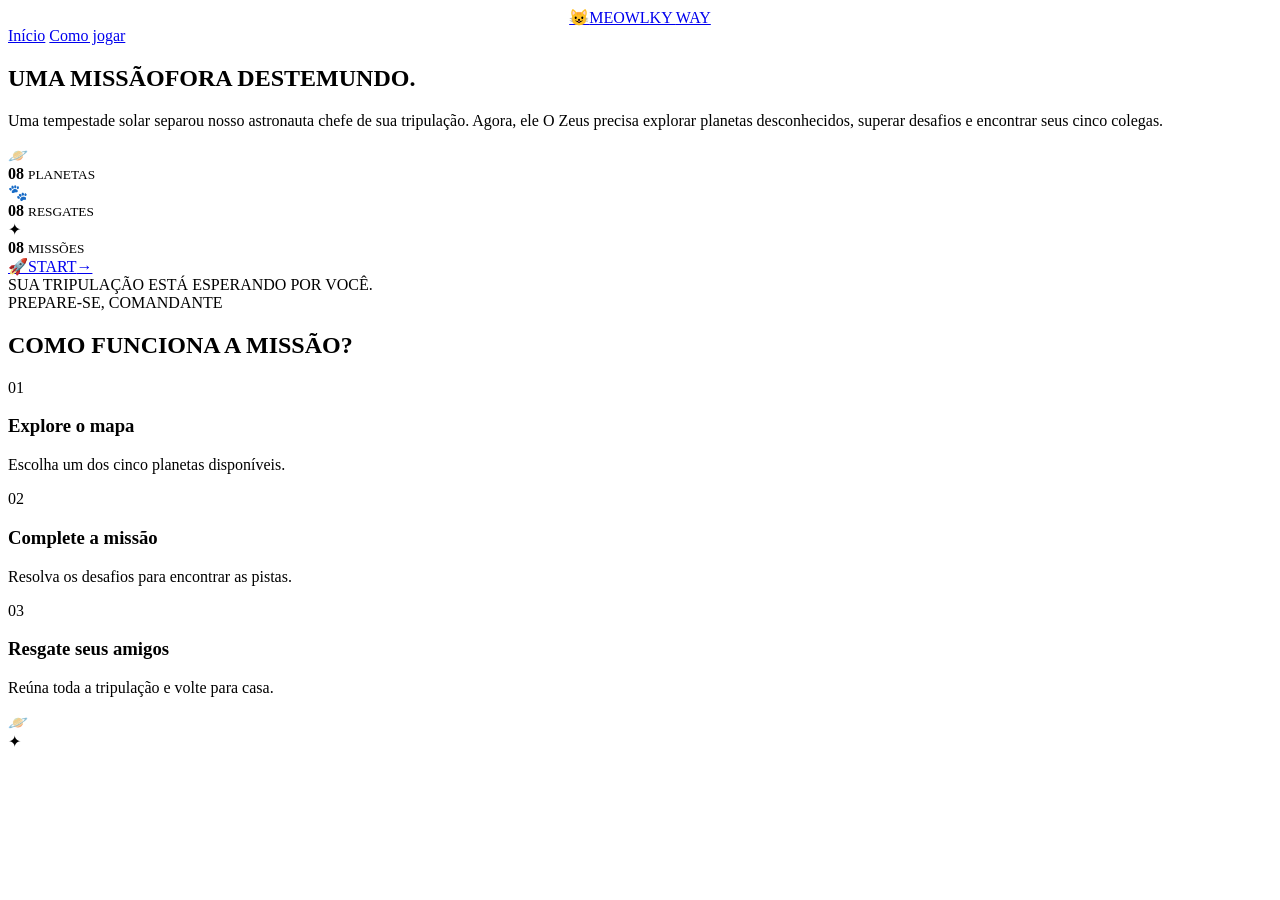
==== index.html @ 20ea3744 "Add files via upload" ====
<!DOCTYPE html>
<html lang="pt-BR">
<head>
    <meta charset="UTF-8">
    <meta name="viewport" content="width=device-width, initial-scale=1.0">
    <title>MEOWLKY WAY - Aventura Espacial Felina</title>
    <link rel="stylesheet" href="css/index.css">
    <link href="https://fonts.googleapis.com/css2?family=Nunito:wght@400;500;600;700;800;900&family=Orbitron:wght@500;600;700;800;900&display=swap" rel="stylesheet">
</head>

<body>

    <div class="fundo">
        <div class="estrela"></div>
        <div class="nebulosa"></div>
    </div>

    <header class="header" id="inicio">
        <center>
            <a href="index.html" class="logo">
                <span class="logo-icone">😺</span>MEOWLKY <span>WAY</span>
            </a>
        </center>
        
        <nav class="navegacao">
            <a href="#inicio" class="inicio">Início</a>
            <a href="#como-jogar">Como jogar</a>
        </nav>
    </header>

    <main>
        <section class="titulo container">
            <div class="titulo-content">
                <h1>UMA MISSÃO<span>FORA DESTE</span><span class="pink-text">MUNDO.</span></h1>
                <p class="titulo-descricao">Uma tempestade solar separou nosso astronauta chefe de sua tripulação. Agora, ele O Zeus precisa explorar planetas desconhecidos, superar desafios e encontrar seus cinco colegas.</p>
                
                <div class="missao">
                    <div class="info-item">
                        <span class="info-icone">🪐</span>
                        <div>
                            <strong>08</strong>
                            <small>PLANETAS</small>
                        </div>
                    </div>

                    <div class="info-dividir"></div>
                    <div class="info-item">
                        <span class="info-icone">🐾</span>
                        <div>
                            <strong>08</strong>
                            <small>RESGATES</small>
                        </div>
                    </div>

                    <div class="info-dividir"></div>
                    <div class="info-item">
                        <span class="info-icone">✦</span>
                        <div>
                            <strong>08</strong>
                            <small>MISSÕES</small>
                        </div>
                    </div>
                </div>

                <div class="titulo-botao">
                    <a href="historia.html" class="btn btn-primary">
                        <span>🚀</span>START<span class="arrow">→</span>
                    </a>
                </div>

                <div class="botao">
                    <span class="note-line"></span>SUA TRIPULAÇÃO ESTÁ ESPERANDO POR VOCÊ.
                </div>
            </div>
        </section>
        <section class="como container" id="como-jogar">
            <div class="como-content">
                <span class="section-label">PREPARE-SE, COMANDANTE</span>
                <h2>COMO FUNCIONA <span>A MISSÃO?</span></h2>

                <div class="lista">
                    <div class="step">
                        <span class="step-numero">01</span>
                        <div>
                            <h3>Explore o mapa</h3>
                            <p>Escolha um dos cinco planetas disponíveis.</p>
                        </div>
                    </div>

                    <div class="step">
                        <span class="step-numero">02</span>
                        <div>
                            <h3>Complete a missão</h3>
                            <p>Resolva os desafios para encontrar as pistas.</p>
                        </div>
                    </div>

                    <div class="step">
                        <span class="step-numero">03</span>
                        <div>
                            <h3>Resgate seus amigos</h3>
                            <p>Reúna toda a tripulação e volte para casa.</p>
                        </div>
                    </div>
                </div>
            </div>

            <div class="como-decoracao">
                <div class="orbita"></div>
                <div class="planeta">🪐</div>
                <span class="estrela2">✦</span>
            </div>
        </section>
    </br>
    </main>
</body>
</html>
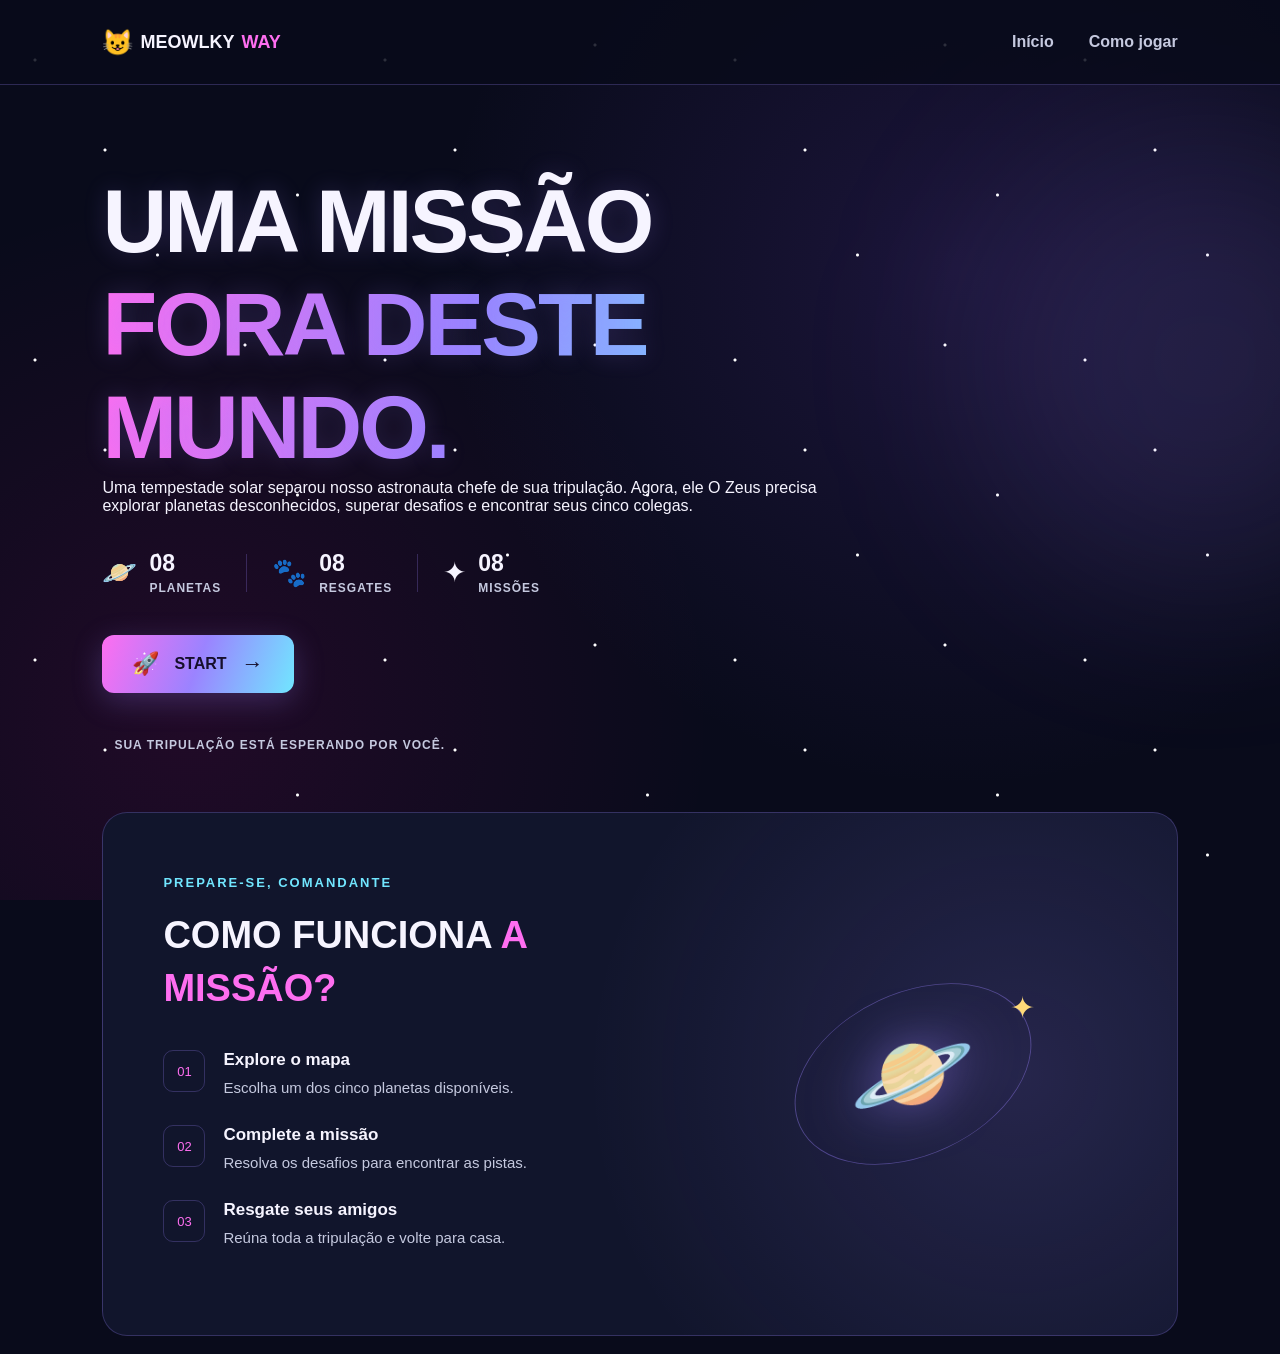
==== commit a1d16ea9: "Update index.html" ====
--- a/index.html
+++ b/index.html
@@ -4,7 +4,7 @@
     <meta charset="UTF-8">
     <meta name="viewport" content="width=device-width, initial-scale=1.0">
     <title>MEOWLKY WAY - Aventura Espacial Felina</title>
-    <link rel="stylesheet" href="css/index.css">
+    <link rel="stylesheet" href="index.css">
     <link href="https://fonts.googleapis.com/css2?family=Nunito:wght@400;500;600;700;800;900&family=Orbitron:wght@500;600;700;800;900&display=swap" rel="stylesheet">
 </head>
 
@@ -114,4 +114,4 @@
     </br>
     </main>
 </body>
-</html>+</html>
--- a/index.css
+++ b/index.css
@@ -0,0 +1,604 @@
+
+/* FONTES E CORES */
+
+@import url('https://fonts.googleapis.com/css2?family=Nunito:wght@400;500;600;700;800;900&family=Orbitron:wght@500;600;700;800;900&display=swap');
+
+:root {
+    --fundo: #090B1B;
+    --fundo-card: #11152C;
+
+    --roxo: #9B83FF;
+    --rosa: #FE6EF0;
+    --azul: #71E6FF;
+
+    --branco: #F6F4FF;
+    --texto: #C5C9DF;
+
+    --borda: rgba(155, 131, 255, 0.25);
+}
+
+/* CONFIGURAÇÕES GERAIS */
+
+* {
+    margin: 0;
+    padding: 0;
+    box-sizing: border-box;
+}
+
+html {
+    scroll-behavior: smooth;
+}
+
+body {
+    background: var(--fundo);
+    color: var(--branco);
+    font-family: 'Nunito', sans-serif;
+    overflow-x: hidden;
+}
+
+a {
+    color: inherit;
+    text-decoration: none;
+}
+
+.container {
+    width: 84%;
+    max-width: 1250px;
+    margin: auto;
+}
+
+/* FUNDO ESPACIAL */
+
+.fundo {
+    position: fixed;
+    inset: 0;
+    z-index: -1;
+
+    background:
+        radial-gradient(
+            circle at 75% 30%,
+            rgba(100, 60, 180, 0.20),
+            transparent 45%
+        ),
+        radial-gradient(
+            circle at 15% 80%,
+            rgba(241, 3, 147, 0.10),
+            transparent 40%
+        ),
+        var(--fundo);
+}
+
+.estrela {
+    position: absolute;
+    inset: 0;
+
+    background-image:
+        radial-gradient(2px 2px at 10% 20%, white 50%, transparent 100%),
+        radial-gradient(2px 2px at 30% 50%, white 50%, transparent 100%),
+        radial-gradient(2px 2px at 70% 15%, white 50%, transparent 100%),
+        radial-gradient(2px 2px at 85% 65%, white 50%, transparent 100%),
+        radial-gradient(2px 2px at 45% 85%, white 50%, transparent 100%);
+
+    background-size: 350px 300px;
+    animation: starsMove 35s linear infinite;
+}
+
+.nebulosa {
+    position: absolute;
+    width: 450px;
+    height: 450px;
+    right: -150px;
+    top: 15%;
+
+    border-radius: 50%;
+    background: rgba(155, 131, 255, 0.12);
+    filter: blur(90px);
+}
+
+@keyframes starsMove {
+    from {
+        transform: translateY(0);
+    }
+
+    to {
+        transform: translateY(-300px);
+    }
+}
+
+/* CABEÇALHO */
+
+.header {
+    height: 85px;
+    padding: 0 8%;
+
+    display: flex;
+    align-items: center;
+    justify-content: space-between;
+
+    border-bottom: 1px solid var(--borda);
+    background: rgba(9, 11, 27, 0.85);
+
+    position: relative;
+    z-index: 10;
+}
+
+.logo {
+    display: flex;
+    align-items: center;
+    gap: 7px;
+
+    font-family: 'Orbitron', sans-serif;
+    font-size: 18px;
+    font-weight: 900;
+}
+
+.logo span:last-child {
+    color: var(--rosa);
+}
+
+.logo-icone {
+    font-size: 25px;
+}
+
+.navegacao {
+    display: flex;
+    gap: 35px;
+}
+
+.navegacao a {
+    color: var(--texto);
+    font-size: 16px;
+    font-weight: 800;
+    transition: 0.3s;
+}
+
+.navegacao a:hover,
+.navegacao a.active {
+    color: var(--rosa);
+}
+
+/* TELA PRINCIPAL */
+
+.titulo {
+    min-height: 650px;
+
+    display: flex;
+    align-items: center;
+
+    padding-top: 60px;
+    padding-bottom: 60px;
+}
+
+.titulo-content {
+    max-width: 720px;
+}
+
+/* IDENTIFICAÇÃO DA MISSÃO */
+
+.mission-label {
+    display: inline-block;
+
+    padding: 10px 16px;
+
+    border: 1px solid var(--borda);
+    border-radius: 30px;
+
+    background: rgba(155, 131, 255, 0.10);
+
+    color: var(--azul);
+    font-size: 13px;
+    font-weight: 900;
+    letter-spacing: 1px;
+}
+
+/* TÍTULO */
+
+.titulo h1 {
+    margin-top: 25px;
+
+    font-family: 'Orbitron', sans-serif;
+    font-size: clamp(55px, 7vw, 95px);
+    line-height: 1.15;
+    font-weight: 900;
+    letter-spacing: -3px;
+
+    text-shadow: 0 0 25px rgba(155, 131, 255, 0.20);
+}
+
+.titulo h1 span {
+    display: block;
+
+    background: linear-gradient(
+        100deg,
+        var(--rosa),
+        var(--roxo),
+        var(--azul)
+    );
+
+    background-clip: text;
+    -webkit-background-clip: text;
+    color: transparent;
+}
+
+/* DESCRIÇÃO */
+
+.hero-descricao {
+    max-width: 580px;
+    margin-top: 25px;
+
+    color: var(--texto);
+    font-size: 18px;
+    line-height: 1.8;
+}
+
+/* INFORMAÇÕES DA MISSÃO */
+
+.missao {
+    display: flex;
+    align-items: center;
+    gap: 25px;
+
+    margin-top: 35px;
+}
+
+.info-item {
+    display: flex;
+    align-items: center;
+    gap: 12px;
+}
+
+.info-icone {
+    font-size: 28px;
+}
+
+.info-item strong {
+    display: block;
+
+    font-family: 'Orbitron', sans-serif;
+    font-size: 23px;
+}
+
+.info-item small {
+    display: block;
+    margin-top: 4px;
+
+    color: var(--texto);
+    font-size: 12px;
+    font-weight: 900;
+    letter-spacing: 1px;
+}
+
+.info-dividir {
+    width: 1px;
+    height: 38px;
+    background: var(--borda);
+}
+
+/* BOTÃO */
+
+.titulo-botao {
+    margin-top: 40px;
+}
+
+.btn {
+    min-height: 58px;
+    padding: 0 30px;
+
+    display: inline-flex;
+    align-items: center;
+    justify-content: center;
+    gap: 15px;
+
+    border-radius: 12px;
+
+    font-size: 16px;
+    font-weight: 900;
+
+    transition: 0.3s;
+}
+
+.btn-primary {
+    color: #160F2C;
+
+    background: linear-gradient(
+        110deg,
+        var(--rosa),
+        var(--roxo),
+        var(--azul)
+    );
+
+    box-shadow: 0 8px 30px rgba(155, 131, 255, 0.25);
+}
+
+.btn-primary span {
+    font-size: 22px;
+}
+
+/* FRASE FINAL */
+
+.botao {
+    display: flex;
+    align-items: center;
+    gap: 12px;
+
+    margin-top: 45px;
+
+    color: var(--texto);
+    font-size: 12px;
+    font-weight: 900;
+    letter-spacing: 1px;
+}
+
+.bottom span {
+    width: 35px;
+    height: 2px;
+    background: var(--rosa);
+}
+
+/* COMO JOGAR */
+
+.como {
+    min-height: 430px;
+    padding: 60px;
+
+    display: grid;
+    grid-template-columns: 1fr 0.8fr;
+    align-items: center;
+    gap: 35px;
+
+    border: 1px solid var(--borda);
+    border-radius: 25px;
+
+    background:
+        radial-gradient(
+            circle at 85% 50%,
+            rgba(155, 131, 255, 0.15),
+            transparent 45%
+        ),
+        var(--fundo-card);
+}
+
+.section-label {
+    color: var(--azul);
+    font-size: 13px;
+    font-weight: 900;
+    letter-spacing: 2px;
+}
+
+.como-content h2 {
+    margin-top: 18px;
+
+    font-family: 'Orbitron', sans-serif;
+    font-size: clamp(27px, 3vw, 38px);
+    line-height: 1.4;
+}
+
+.como-content h2 span {
+    color: var(--rosa);
+}
+
+/* ETAPAS */
+
+.lista {
+    margin-top: 35px;
+}
+
+.step {
+    display: flex;
+    gap: 18px;
+    margin-bottom: 25px;
+}
+
+.step-numero {
+    min-width: 42px;
+    height: 42px;
+
+    display: grid;
+    place-items: center;
+
+    border: 1px solid var(--borda);
+    border-radius: 10px;
+
+    color: var(--rosa);
+    font-family: 'Orbitron', sans-serif;
+    font-size: 13px;
+}
+
+.step h3 {
+    font-size: 17px;
+}
+
+.step p {
+    margin-top: 6px;
+
+    color: var(--texto);
+    font-size: 15px;
+    line-height: 1.6;
+}
+
+/* DECORAÇÃO */
+
+.como-decoracao {
+    min-height: 280px;
+
+    display: grid;
+    place-items: center;
+
+    position: relative;
+}
+
+.orbita {
+    position: absolute;
+
+    width: 250px;
+    height: 250px;
+
+    border: 1px solid rgba(155, 131, 255, 0.4);
+    border-radius: 50%;
+
+    transform: rotate(-25deg) scaleY(0.65);
+}
+
+.planeta {
+    font-size: 100px;
+    filter: drop-shadow(0 0 25px rgba(155, 131, 255, 0.5));
+
+    animation: floating 5s ease-in-out infinite;
+}
+
+.estrela2 {
+    position: absolute;
+    top: 20%;
+    right: 20%;
+
+    color: #FFD978;
+    font-size: 30px;
+}
+
+@keyframes floating {
+    0%, 100% {
+        transform: translateY(0);
+    }
+
+    50% {
+        transform: translateY(-13px);
+    }
+}
+
+/* RESPONSIVIDADE */
+
+@media (max-width: 760px) {
+
+    .header {
+        height: auto;
+        padding: 22px 5%;
+
+        flex-direction: column;
+        gap: 20px;
+    }
+
+    .navegacao {
+        gap: 22px;
+    }
+
+    .navegacao a {
+        font-size: 14px;
+    }
+
+    .titulo {
+        min-height: auto;
+        padding-top: 80px;
+        padding-bottom: 80px;
+    }
+
+    .titulo-content {
+        text-align: center;
+        margin: auto;
+    }
+
+    .titulo h1 {
+        font-size: clamp(45px, 10vw, 65px);
+    }
+
+    .titulo-descricao {
+        font-size: 16px;
+    }
+
+    .missao {
+        justify-content: center;
+        gap: 15px;
+    }
+
+    .info-icone {
+        font-size: 22px;
+    }
+
+    .info-item strong {
+        font-size: 19px;
+    }
+
+    .info-item small {
+        font-size: 10px;
+    }
+
+    .titulo-botao {
+        display: flex;
+        justify-content: center;
+    }
+
+    .botao {
+        justify-content: center;
+        font-size: 10px;
+    }
+
+    .como {
+        grid-template-columns: 1fr;
+        padding: 35px 25px;
+    }
+
+    .como-decoracao {
+        min-height: 200px;
+    }
+}
+
+@media (max-width: 450px) {
+
+    .container {
+        width: 92%;
+    }
+
+    .logo {
+        font-size: 15px;
+    }
+
+    .navegacao {
+        gap: 15px;
+    }
+
+    .navegacao a {
+        font-size: 12px;
+    }
+
+    .missao {
+        gap: 10px;
+    }
+
+    .info-item {
+        gap: 5px;
+    }
+
+    .info-icone {
+        font-size: 18px;
+    }
+
+    .info-item strong {
+        font-size: 16px;
+    }
+
+    .info-item small {
+        font-size: 9px;
+    }
+
+    .info-dividir {
+        height: 30px;
+    }
+
+    .btn {
+        width: 100%;
+    }
+
+    .como-content h2 {
+        font-size: 25px;
+    }
+}
+
+/* ACESSIBILIDADE */
+
+@media (prefers-reduced-motion: reduce) {
+    *,
+    *::before,
+    *::after {
+        animation: none !important;
+        scroll-behavior: auto !important;
+    }
+}
